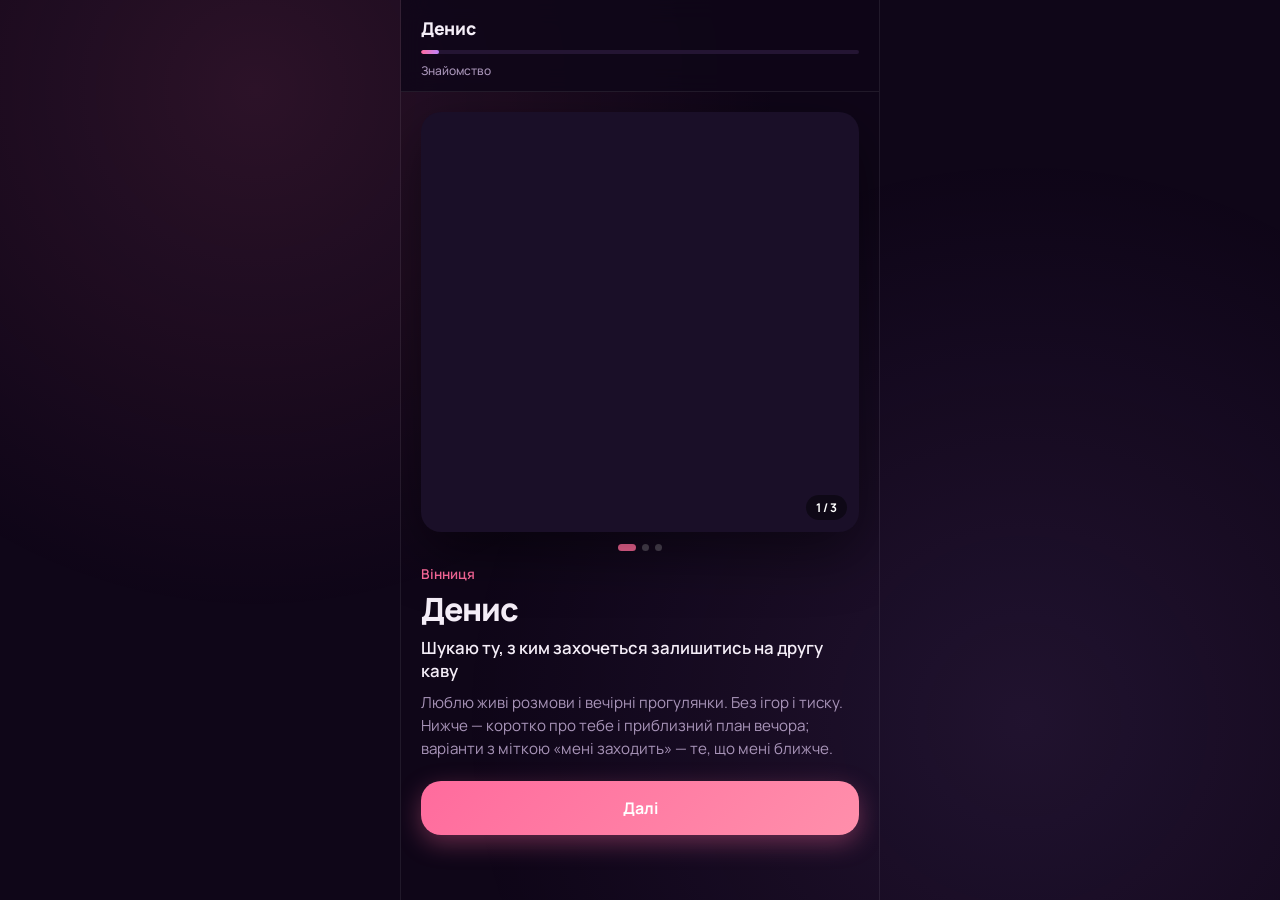
==== index.html @ e1439f7a "Switch profile persona from Anya to Denys" ====
<!DOCTYPE html>
<html lang="uk">
<head>
  <meta charset="UTF-8">
  <meta name="viewport" content="width=device-width, initial-scale=1.0, maximum-scale=1.0, user-scalable=no">
  <meta name="theme-color" content="#1a0a2e">
  <meta name="description" content="Денис · побачення у Вінниці">
  <title>Денис · Вінниця</title>
  <link rel="icon" href="favicon.svg" type="image/svg+xml">
  <link rel="apple-touch-icon" href="favicon.svg">
  <link rel="preconnect" href="https://fonts.googleapis.com">
  <link rel="preconnect" href="https://fonts.gstatic.com" crossorigin>
  <link href="https://fonts.googleapis.com/css2?family=Manrope:wght@400;500;600;700;800&display=swap" rel="stylesheet">
  <link rel="stylesheet" href="css/style.css">
</head>
<body>
  <div class="app">
    <header class="header" id="header">
      <div class="header__brand" id="brand"></div>
      <div class="header__progress">
        <div class="header__progress-bar" id="progressBar"></div>
      </div>
      <div class="header__step" id="stepLabel"></div>
    </header>

    <main class="main" id="main">
      <!-- Intro: her photos + short bio -->
      <section class="step step--active" data-screen="intro">
        <div class="intro">
          <div class="intro__gallery" id="introGallery">
            <div class="intro__slides" id="introSlides"></div>
            <button type="button" class="intro__nav intro__nav--prev" id="introPrev" aria-label="Previous photo"></button>
            <button type="button" class="intro__nav intro__nav--next" id="introNext" aria-label="Next photo"></button>
            <div class="intro__counter" id="introCounter"></div>
          </div>
          <div class="intro__dots" id="introDots"></div>
          <div class="intro__meta" id="introMeta"></div>
          <h1 class="intro__title" id="introTitle"></h1>
          <p class="intro__tagline" id="introTagline"></p>
          <p class="intro__text" id="introText"></p>
          <button class="btn btn--primary btn--large" id="startBtn"></button>
        </div>
      </section>

      <!-- When -->
      <section class="step" data-screen="when">
        <h2 class="step__title" id="whenTitle"></h2>
        <p class="step__subtitle" id="whenSub"></p>
        <form class="form" id="datetimeForm">
          <label class="field">
            <span class="field__label" id="labelDate"></span>
            <input class="field__input" type="date" name="date" id="dateInput" required>
          </label>
          <label class="field">
            <span class="field__label" id="labelTime"></span>
            <input class="field__input" type="time" name="time" id="timeInput" value="19:00" required>
          </label>
          <div class="chips" id="timeChips">
            <button type="button" class="chip" data-time="17:00">17:00</button>
            <button type="button" class="chip" data-time="18:00">18:00</button>
            <button type="button" class="chip chip--active" data-time="19:00">19:00</button>
            <button type="button" class="chip" data-time="20:00">20:00</button>
            <button type="button" class="chip" data-time="21:00">21:00</button>
          </div>
          <button class="btn btn--primary btn--large" type="submit" id="datetimeNextBtn"></button>
        </form>
      </section>

      <!-- Branching choices (reused) -->
      <section class="step" data-screen="question">
        <h2 class="step__title" id="questionTitle"></h2>
        <p class="step__subtitle" id="questionSub"></p>
        <div class="choice" id="choiceList"></div>
        <button class="btn btn--primary btn--large choice__next" id="multiNextBtn" type="button" hidden disabled></button>
      </section>

      <!-- Application -->
      <section class="step" data-screen="apply">
        <h2 class="step__title" id="applyTitle"></h2>
        <p class="step__subtitle" id="applySub"></p>
        <div class="summary__card" id="previewCard"></div>
        <form class="form" id="applyForm">
          <label class="field">
            <span class="field__label" id="labelInstagram"></span>
            <input class="field__input" type="text" name="instagram" id="instagramInput" required inputmode="text" autocomplete="username" maxlength="40">
          </label>
          <label class="field">
            <span class="field__label" id="labelWhyMe"></span>
            <textarea class="field__textarea field__textarea--short" name="whyMe" id="whyMeInput" rows="3" maxlength="400" required></textarea>
          </label>
          <button class="btn btn--primary btn--large" type="submit" id="submitBtn"></button>
        </form>
      </section>

      <!-- Done -->
      <section class="step" data-screen="done">
        <div class="done">
          <div class="done__icon">💌</div>
          <h2 class="step__title" id="doneTitle"></h2>
          <p class="step__subtitle" id="doneText"></p>
          <p class="done__hint" id="doneHint"></p>
        </div>
      </section>
    </main>
  </div>

  <div class="toast" id="toast"></div>

  <script src="js/config.js?v=15"></script>
  <script src="js/crypto.js?v=15"></script>
  <script src="js/storage.js?v=15"></script>
  <script src="js/i18n.js?v=15"></script>
  <script src="js/data.js?v=15"></script>
  <script src="js/app.js?v=15"></script>
</body>
</html>
---- css/style.css ----
*,
*::before,
*::after {
  box-sizing: border-box;
  margin: 0;
  padding: 0;
}

:root {
  --bg: #0f0618;
  --bg-card: #1a0f28;
  --bg-elevated: #241533;
  --text: #f5eef8;
  --text-muted: #a894b8;
  --accent: #ff6b9d;
  --accent-soft: rgba(255, 107, 157, 0.15);
  --accent-2: #c084fc;
  --yes: #34d399;
  --no: #f87171;
  --border: rgba(255, 255, 255, 0.08);
  --radius: 20px;
  --radius-sm: 12px;
  --shadow: 0 20px 60px rgba(0, 0, 0, 0.45);
  --font: 'Manrope', system-ui, -apple-system, sans-serif;
  --header-h: 72px;
  --safe-bottom: env(safe-area-inset-bottom, 0px);
}

html, body {
  height: 100%;
  overflow: hidden;
}

body {
  font-family: var(--font);
  background: var(--bg);
  color: var(--text);
  -webkit-font-smoothing: antialiased;
  touch-action: manipulation;
}

body::before {
  content: '';
  position: fixed;
  inset: 0;
  background:
    radial-gradient(circle at 20% 10%, rgba(255, 107, 157, 0.12), transparent 40%),
    radial-gradient(circle at 80% 80%, rgba(192, 132, 252, 0.1), transparent 45%);
  pointer-events: none;
  z-index: 0;
}

.app {
  position: relative;
  z-index: 1;
  height: 100%;
  max-width: 480px;
  margin: 0 auto;
  display: flex;
  flex-direction: column;
}

/* Header */
.header {
  flex-shrink: 0;
  padding: 16px 20px 12px;
  background: rgba(15, 6, 24, 0.85);
  backdrop-filter: blur(12px);
  border-bottom: 1px solid var(--border);
}

.header__brand {
  font-weight: 800;
  font-size: 1.1rem;
  letter-spacing: -0.02em;
  margin-bottom: 10px;
}

.header__progress {
  height: 4px;
  background: var(--bg-elevated);
  border-radius: 999px;
  overflow: hidden;
}

.header__progress-bar {
  height: 100%;
  width: 0%;
  background: linear-gradient(90deg, var(--accent), var(--accent-2));
  border-radius: 999px;
  transition: width 0.35s ease;
}

.header__step {
  margin-top: 8px;
  font-size: 0.75rem;
  color: var(--text-muted);
  font-weight: 500;
}

/* Main */
.main {
  flex: 1;
  overflow: hidden;
  position: relative;
}

.step {
  position: absolute;
  inset: 0;
  padding: 20px;
  padding-bottom: calc(20px + var(--safe-bottom));
  overflow-y: auto;
  opacity: 0;
  visibility: hidden;
  transform: translateX(30px);
  transition: opacity 0.3s ease, transform 0.3s ease, visibility 0.3s;
  scrollbar-width: none;
  -ms-overflow-style: none;
}

.step::-webkit-scrollbar {
  display: none;
  width: 0;
  height: 0;
}

.step--active {
  opacity: 1;
  visibility: visible;
  transform: translateX(0);
}

.step__title {
  font-size: 1.65rem;
  font-weight: 800;
  letter-spacing: -0.03em;
  line-height: 1.15;
  margin-bottom: 6px;
}

.step__subtitle {
  color: var(--text-muted);
  font-size: 0.95rem;
  margin-bottom: 24px;
  line-height: 1.45;
}

/* Intro (her profile) */
.intro {
  display: flex;
  flex-direction: column;
  min-height: 100%;
  padding-bottom: 8px;
}

.intro__gallery {
  position: relative;
  width: 100%;
  aspect-ratio: 3 / 4;
  max-height: min(52vh, 420px);
  border-radius: var(--radius);
  overflow: hidden;
  box-shadow: var(--shadow);
  margin-bottom: 12px;
  background: var(--bg-card);
  user-select: none;
  touch-action: pan-y;
}

.intro__slides {
  position: absolute;
  inset: 0;
}

.intro__slide {
  position: absolute;
  inset: 0;
  background-size: cover;
  background-position: center top;
  opacity: 0;
  transition: opacity 0.25s ease;
  pointer-events: none;
}

.intro__slide--active {
  opacity: 1;
}

.intro__nav {
  position: absolute;
  top: 0;
  bottom: 0;
  width: 42%;
  border: none;
  padding: 0;
  margin: 0;
  background: transparent;
  cursor: pointer;
  z-index: 2;
  -webkit-tap-highlight-color: transparent;
}

.intro__nav--prev { left: 0; }
.intro__nav--next { right: 0; }

.intro__nav[hidden] {
  display: none;
}

.intro__counter {
  position: absolute;
  right: 12px;
  bottom: 12px;
  z-index: 3;
  padding: 4px 10px;
  border-radius: 999px;
  background: rgba(0, 0, 0, 0.45);
  color: #fff;
  font-size: 0.75rem;
  font-weight: 700;
  pointer-events: none;
}

.intro__dots {
  display: flex;
  justify-content: center;
  gap: 6px;
  margin-bottom: 14px;
}

.intro__dot {
  width: 7px;
  height: 7px;
  border-radius: 999px;
  border: none;
  padding: 0;
  background: rgba(255, 255, 255, 0.25);
  cursor: pointer;
  transition: width 0.2s, background 0.2s;
}

.intro__dot--active {
  width: 18px;
  background: var(--accent);
}

.intro__meta {
  font-size: 0.85rem;
  font-weight: 600;
  color: var(--accent);
  margin-bottom: 4px;
}

.intro__title {
  font-size: 2rem;
  font-weight: 800;
  letter-spacing: -0.03em;
  margin-bottom: 6px;
}

.intro__tagline {
  font-size: 1.05rem;
  font-weight: 600;
  line-height: 1.35;
  margin-bottom: 10px;
}

.intro__text {
  color: var(--text-muted);
  line-height: 1.5;
  margin-bottom: 20px;
  font-size: 0.95rem;
}

/* Story about her */
.story {
  margin-bottom: 16px;
}

.story-card {
  border-radius: var(--radius);
  overflow: hidden;
  background: var(--bg-card);
  border: 1px solid var(--border);
  box-shadow: var(--shadow);
}

.story-card__photo {
  width: 100%;
  aspect-ratio: 4 / 5;
  max-height: min(48vh, 380px);
  background-size: cover;
  background-position: center top;
}

.story-card__body {
  padding: 18px 18px 20px;
}

.story-card__caption {
  font-size: 1.25rem;
  font-weight: 800;
  margin-bottom: 6px;
}

.story-card__text {
  color: var(--text-muted);
  line-height: 1.5;
  font-size: 0.95rem;
}

.story__nav {
  display: flex;
  align-items: center;
  gap: 12px;
}

.story__nav .btn--primary {
  flex: 1;
}

.story__counter {
  font-size: 0.85rem;
  color: var(--text-muted);
  font-weight: 600;
  min-width: 48px;
  text-align: center;
}

.story__nav .btn--ghost:disabled {
  opacity: 0.3;
}

/* Form */
.form {
  display: flex;
  flex-direction: column;
  gap: 16px;
}

.field {
  display: flex;
  flex-direction: column;
  gap: 6px;
}

.field__label {
  font-size: 0.82rem;
  font-weight: 600;
  color: var(--text-muted);
  text-transform: uppercase;
  letter-spacing: 0.04em;
}

.field__input,
.field__select,
.field__textarea {
  width: 100%;
  padding: 14px 16px;
  border-radius: var(--radius-sm);
  border: 1px solid var(--border);
  background: var(--bg-card);
  color: var(--text);
  font: inherit;
  font-size: 1rem;
  outline: none;
  transition: border-color 0.2s, box-shadow 0.2s;
}

.field__input:focus,
.field__select:focus,
.field__textarea:focus {
  border-color: var(--accent);
  box-shadow: 0 0 0 3px var(--accent-soft);
}

.field__select {
  appearance: none;
  background-image: url("data:image/svg+xml,%3Csvg xmlns='http://www.w3.org/2000/svg' width='12' height='8' viewBox='0 0 12 8'%3E%3Cpath fill='%23a894b8' d='M1 1l5 5 5-5'/%3E%3C/svg%3E");
  background-repeat: no-repeat;
  background-position: right 16px center;
  padding-right: 40px;
}

.field__textarea {
  resize: vertical;
  min-height: 180px;
  line-height: 1.5;
  font-size: 0.9rem;
}

.field__textarea--short {
  min-height: 88px;
}

/* Buttons */
.btn {
  display: inline-flex;
  align-items: center;
  justify-content: center;
  gap: 8px;
  padding: 14px 24px;
  border: none;
  border-radius: var(--radius-sm);
  font: inherit;
  font-weight: 700;
  font-size: 1rem;
  cursor: pointer;
  transition: transform 0.15s, opacity 0.15s, background 0.15s;
  -webkit-tap-highlight-color: transparent;
}

.btn:active {
  transform: scale(0.97);
}

.btn--primary {
  background: linear-gradient(135deg, var(--accent), #ff8fab);
  color: #fff;
  box-shadow: 0 8px 24px rgba(255, 107, 157, 0.35);
}

.btn--secondary {
  background: #229ed9;
  color: #fff;
  box-shadow: 0 8px 24px rgba(34, 158, 217, 0.3);
}

.btn--ghost {
  background: transparent;
  color: var(--text-muted);
  padding: 10px;
}

.btn--large {
  width: 100%;
  padding: 16px 24px;
  border-radius: var(--radius);
}

.btn:disabled {
  opacity: 0.4;
  cursor: not-allowed;
  transform: none;
}

/* Chips */
.chips {
  display: flex;
  flex-wrap: wrap;
  gap: 8px;
}

.chip {
  padding: 8px 16px;
  border-radius: 999px;
  border: 1px solid var(--border);
  background: var(--bg-card);
  color: var(--text);
  font: inherit;
  font-size: 0.9rem;
  font-weight: 600;
  cursor: pointer;
  transition: all 0.15s;
}

.chip--active {
  border-color: var(--accent);
  background: var(--accent-soft);
  color: var(--accent);
}

/* Branching choices */
.choice {
  display: flex;
  flex-direction: column;
  gap: 10px;
  padding-bottom: 12px;
}

.choice--grid {
  display: grid;
  grid-template-columns: 1fr 1fr;
  gap: 10px;
}

.choice--grid .choice__photo {
  height: min(18vh, 110px);
}

.choice--grid .choice__title {
  font-size: 0.95rem;
}

.choice--grid .choice__desc {
  font-size: 0.78rem;
}

.choice--grid .choice__body {
  padding: 10px 12px 12px;
}

.choice__or {
  text-align: center;
  font-size: 0.8rem;
  font-weight: 800;
  letter-spacing: 0.12em;
  text-transform: uppercase;
  color: var(--text-muted);
}

.choice__card {
  position: relative;
  display: block;
  width: 100%;
  padding: 0;
  border: 2px solid var(--border);
  border-radius: var(--radius);
  overflow: hidden;
  background: var(--bg-card);
  color: inherit;
  font: inherit;
  text-align: left;
  cursor: pointer;
  transition: border-color 0.2s, transform 0.2s cubic-bezier(0.34, 1.56, 0.64, 1), opacity 0.25s, box-shadow 0.2s;
  -webkit-tap-highlight-color: transparent;
}

.choice__card--enter {
  animation: cardEnter 0.35s ease both;
}

@keyframes cardEnter {
  from {
    opacity: 0;
    transform: translateY(12px) scale(0.96);
  }
  to {
    opacity: 1;
    transform: translateY(0) scale(1);
  }
}

.choice__card--pulse {
  animation: cardPulse 0.35s cubic-bezier(0.34, 1.56, 0.64, 1);
}

@keyframes cardPulse {
  0% { transform: scale(1); }
  40% { transform: scale(1.04); }
  100% { transform: scale(1); }
}

.choice__card:active {
  transform: scale(0.97);
}

.choice__card:hover {
  border-color: rgba(255, 107, 157, 0.45);
}

.choice__card--recommended {
  border-color: rgba(255, 107, 157, 0.55);
  box-shadow: 0 0 0 1px rgba(255, 107, 157, 0.25), 0 8px 24px rgba(255, 107, 157, 0.12);
}

.choice__badge {
  position: absolute;
  top: 10px;
  left: 10px;
  z-index: 2;
  padding: 4px 10px;
  border-radius: 999px;
  background: linear-gradient(135deg, var(--accent), #ff8fab);
  color: #fff;
  font-size: 0.68rem;
  font-weight: 800;
  letter-spacing: 0.02em;
  box-shadow: 0 4px 12px rgba(255, 107, 157, 0.4);
}

.choice__card--picked {
  border-color: var(--accent);
  box-shadow: 0 0 0 1px var(--accent), 0 12px 28px rgba(255, 107, 157, 0.25);
  transform: scale(1.02);
}

.choice__card--lost {
  opacity: 0.3;
  transform: scale(0.94);
  filter: grayscale(0.4);
}

.choice__card--checked {
  border-color: var(--accent);
  box-shadow: 0 0 0 1px var(--accent), 0 8px 24px rgba(255, 107, 157, 0.15);
  transform: scale(1.01);
}

.choice__check {
  position: absolute;
  top: 10px;
  right: 10px;
  z-index: 2;
  width: 26px;
  height: 26px;
  border-radius: 8px;
  border: 2px solid rgba(255, 255, 255, 0.85);
  background: rgba(0, 0, 0, 0.35);
  box-shadow: 0 2px 8px rgba(0, 0, 0, 0.25);
}

.choice__check::after {
  content: '';
  position: absolute;
  inset: 0;
  margin: auto;
  width: 12px;
  height: 7px;
  border-left: 2.5px solid #fff;
  border-bottom: 2.5px solid #fff;
  transform: rotate(-45deg) translate(1px, -1px);
  opacity: 0;
}

.choice__card--checked .choice__check {
  background: var(--accent);
  border-color: var(--accent);
}

.choice__card--checked .choice__check::after {
  opacity: 1;
}

.choice__card--recommended .choice__check {
  top: 40px;
}

.choice__next {
  margin-top: 16px;
}

.choice__next[hidden] {
  display: none !important;
}

.choice__photo {
  width: 100%;
  height: min(28vh, 180px);
  background-size: cover;
  background-position: center;
  background-color: var(--bg-elevated);
}

.choice__body {
  padding: 14px 16px 16px;
}

.choice__title {
  font-size: 1.15rem;
  font-weight: 800;
  letter-spacing: -0.02em;
  margin-bottom: 4px;
}

.choice__desc {
  font-size: 0.9rem;
  color: var(--text-muted);
  line-height: 1.4;
}

/* Summary / preview / done */
.summary__card {
  background: var(--bg-card);
  border: 1px solid var(--border);
  border-radius: var(--radius);
  padding: 0 0 8px;
  margin-bottom: 20px;
  overflow: hidden;
}

.preview-place {
  height: 140px;
  background-size: cover;
  background-position: center;
  position: relative;
  margin-bottom: 4px;
}

.preview-place__label {
  position: absolute;
  left: 0;
  right: 0;
  bottom: 0;
  padding: 16px 16px 12px;
  background: linear-gradient(to top, rgba(0,0,0,0.8), transparent);
  font-weight: 800;
  font-size: 1.1rem;
}

.summary__card .summary__row {
  padding-left: 16px;
  padding-right: 16px;
}

.done {
  display: flex;
  flex-direction: column;
  align-items: center;
  text-align: center;
  padding-top: 48px;
}

.done__icon {
  font-size: 3rem;
  margin-bottom: 12px;
}

.done__hint {
  margin-top: 24px;
  color: var(--text-muted);
  font-size: 0.9rem;
}

.summary__row {
  display: flex;
  gap: 12px;
  padding: 10px 0;
  border-bottom: 1px solid var(--border);
  font-size: 0.95rem;
}

.summary__row:last-child {
  border-bottom: none;
}

.summary__row-icon {
  flex-shrink: 0;
  width: 24px;
  text-align: center;
}

.summary__row-label {
  color: var(--text-muted);
  font-size: 0.8rem;
  display: block;
  margin-bottom: 2px;
}

.summary__actions {
  display: flex;
  flex-direction: column;
  gap: 10px;
  margin-top: 16px;
}

.summary__hint {
  text-align: center;
  font-size: 0.82rem;
  color: var(--text-muted);
  margin-top: 12px;
  min-height: 1.2em;
}

/* Toast */
.toast {
  position: fixed;
  bottom: calc(24px + var(--safe-bottom));
  left: 50%;
  transform: translateX(-50%) translateY(100px);
  background: var(--bg-elevated);
  border: 1px solid var(--border);
  padding: 12px 24px;
  border-radius: 999px;
  font-size: 0.9rem;
  font-weight: 600;
  box-shadow: var(--shadow);
  opacity: 0;
  transition: transform 0.3s ease, opacity 0.3s ease;
  z-index: 1000;
  pointer-events: none;
  white-space: nowrap;
}

.toast--visible {
  transform: translateX(-50%) translateY(0);
  opacity: 1;
}

@media (min-width: 481px) {
  .app {
    border-left: 1px solid var(--border);
    border-right: 1px solid var(--border);
  }
}
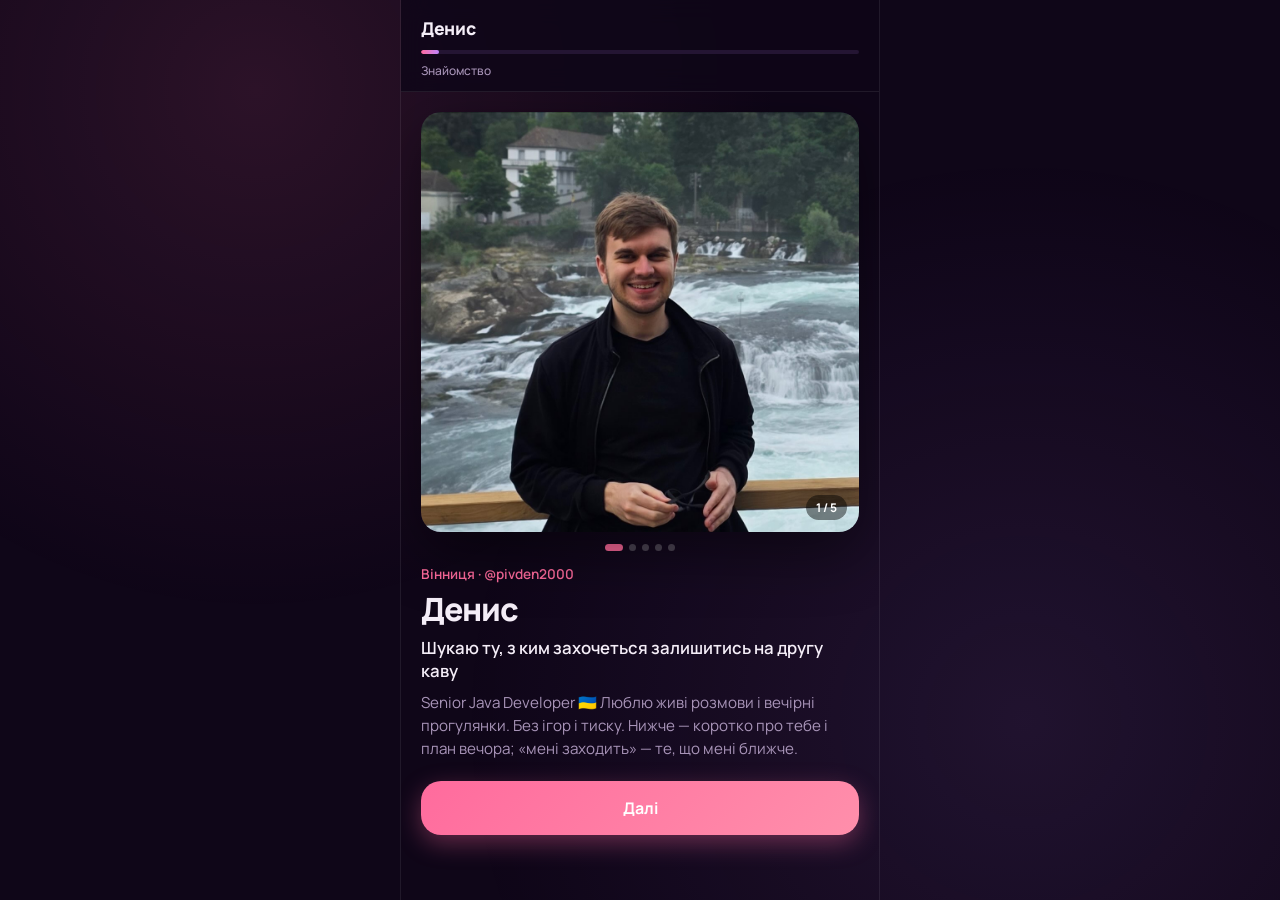
==== commit a0b4b224: "Use Denys Instagram photos and profile for the landing page" ====
--- a/index.html
+++ b/index.html
@@ -106,11 +106,11 @@
 
   <div class="toast" id="toast"></div>
 
-  <script src="js/config.js?v=15"></script>
-  <script src="js/crypto.js?v=15"></script>
-  <script src="js/storage.js?v=15"></script>
-  <script src="js/i18n.js?v=15"></script>
-  <script src="js/data.js?v=15"></script>
-  <script src="js/app.js?v=15"></script>
+  <script src="js/config.js?v=16"></script>
+  <script src="js/crypto.js?v=16"></script>
+  <script src="js/storage.js?v=16"></script>
+  <script src="js/i18n.js?v=16"></script>
+  <script src="js/data.js?v=16"></script>
+  <script src="js/app.js?v=16"></script>
 </body>
 </html>
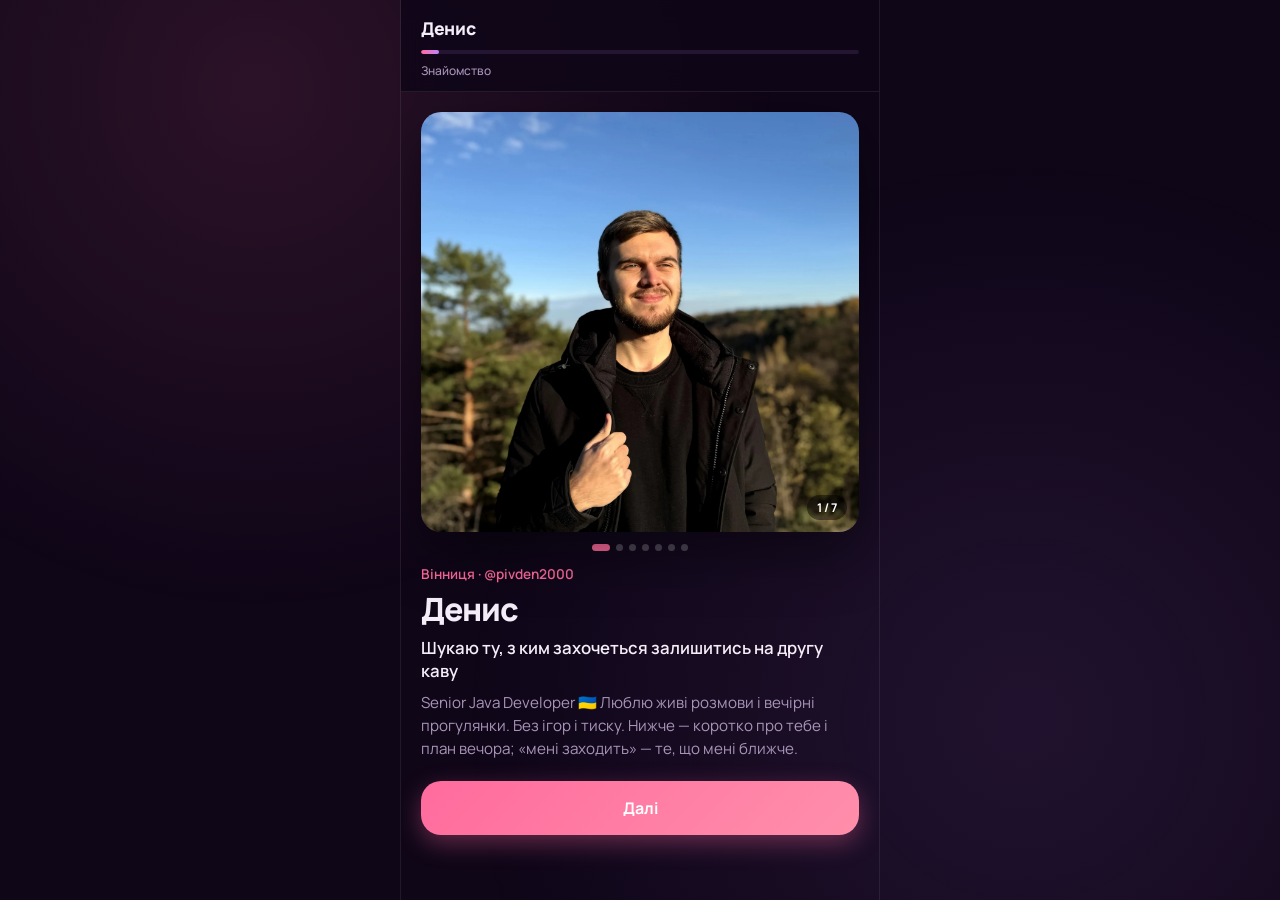
==== commit f3713c29: "Bump cache to v18 Co-authored-by: Denys Piven <denys.piven.my@gmail.com>" ====
--- a/index.html
+++ b/index.html
@@ -106,11 +106,11 @@
 
   <div class="toast" id="toast"></div>
 
-  <script src="js/config.js?v=16"></script>
-  <script src="js/crypto.js?v=16"></script>
-  <script src="js/storage.js?v=16"></script>
-  <script src="js/i18n.js?v=16"></script>
-  <script src="js/data.js?v=16"></script>
-  <script src="js/app.js?v=16"></script>
+  <script src="js/config.js?v=18"></script>
+  <script src="js/crypto.js?v=18"></script>
+  <script src="js/storage.js?v=18"></script>
+  <script src="js/i18n.js?v=18"></script>
+  <script src="js/data.js?v=18"></script>
+  <script src="js/app.js?v=18"></script>
 </body>
 </html>
